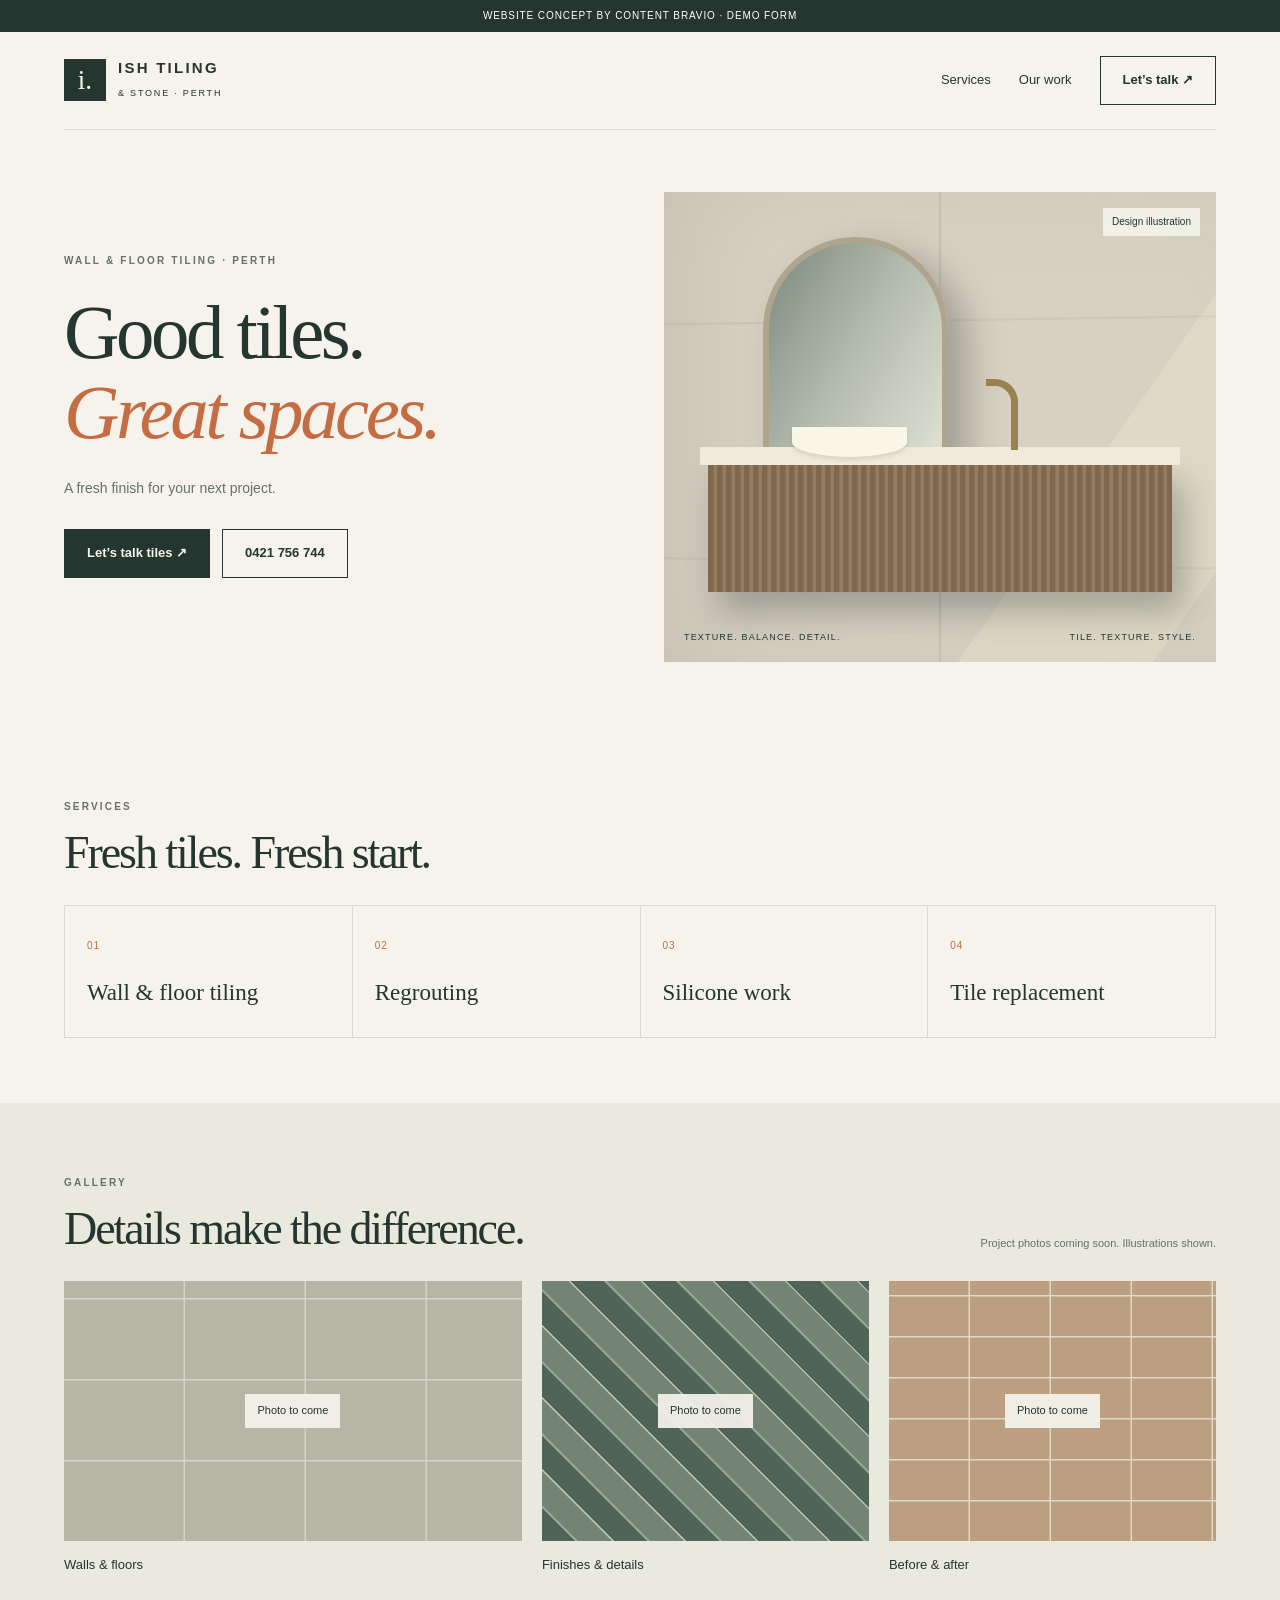
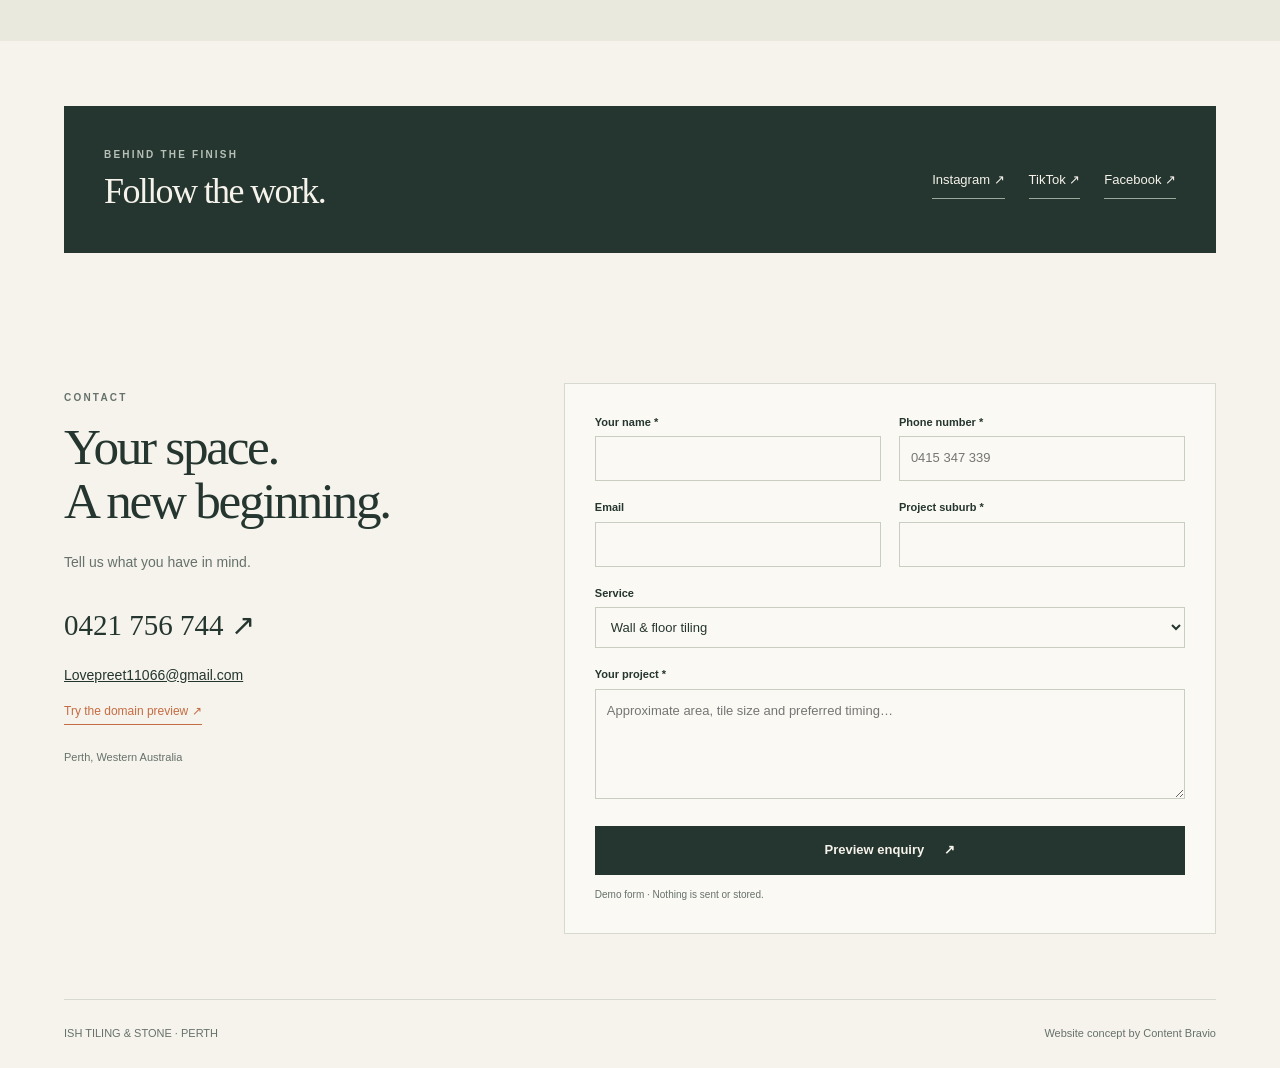
==== demos/ish-tiling/index.html @ 17911d02 "Add unlisted Ish Tiling demo with minimal copy and separate domain preview" ====
<!doctype html>
<html lang="en"><head><meta charset="utf-8"><meta name="viewport" content="width=device-width, initial-scale=1"><meta name="robots" content="noindex,nofollow"><meta name="theme-color" content="#25352f"><title>Ish Tiling & Stone — Website Concept</title><meta name="description" content="Ish Tiling &amp; Stone website concept, Perth."><link rel="stylesheet" href="site.css"></head><body class="">
<div class="preview">Website concept by Content Bravio · Demo form</div>
<div class="wrap"><header><a class="brand" href="./"><span class="mark">i.</span><span><strong>ISH TILING</strong><small>&amp; STONE · PERTH</small></span></a><nav aria-label="Main navigation"><a href="#services">Services</a><a href="#work">Our work</a><a class="pill" href="#quote">Let’s talk ↗</a></nav></header>
<main><section class="hero"><div><span class="eyebrow">Wall &amp; floor tiling · Perth</span><h1>Good tiles.<br><em>Great spaces.</em></h1><p class="lead">A fresh finish for your next project.</p><div class="actions"><a class="button" href="#quote">Let’s talk tiles ↗</a><a class="pill" href="#contact-options" data-contact-menu aria-haspopup="dialog" aria-controls="contact-options">0421 756 744</a></div></div><div class="scene" role="img" aria-label="Illustrative bathroom design with stone-coloured tiles, an arched mirror and a timber vanity. This is a concept illustration, not completed company work."><div class="tilewall"></div><div class="sun"></div><div class="arch"></div><div class="vanity"><div class="bench"></div><div class="basin"></div><div class="tap"></div></div><span class="scene-label">Design illustration</span><div class="scene-caption"><span>Texture. Balance. Detail.</span><span>Tile. Texture. Style.</span></div></div></section>
<section class="section" id="services"><div class="sectionhead"><div><span class="eyebrow">Services</span><h2>Fresh tiles. Fresh start.</h2></div></div><div class="services"><article class="service"><span class="num">01</span><h3>Wall &amp; floor tiling</h3></article><article class="service"><span class="num">02</span><h3>Regrouting</h3></article><article class="service"><span class="num">03</span><h3>Silicone work</h3></article><article class="service"><span class="num">04</span><h3>Tile replacement</h3></article></div></section></div>
<section class="section work" id="work"><div class="wrap"><div class="sectionhead"><div><span class="eyebrow">Gallery</span><h2>Details make the difference.</h2></div><p class="fine">Project photos coming soon. Illustrations shown.</p></div><div class="gallery"><figure class="project"><div class="swatch s1"><span>Photo to come</span></div><figcaption>Walls &amp; floors</figcaption></figure><figure class="project"><div class="swatch s2"><span>Photo to come</span></div><figcaption>Finishes &amp; details</figcaption></figure><figure class="project"><div class="swatch s3"><span>Photo to come</span></div><figcaption>Before &amp; after</figcaption></figure></div></div></section>
<div class="wrap"><section class="section"><div class="social"><div><span class="eyebrow">Behind the finish</span><h2>Follow the work.</h2></div><div class="social-links"><a href="https://www.instagram.com/ish_tilingandstone/" target="_blank" rel="noopener noreferrer">Instagram ↗</a><a href="https://www.tiktok.com/@ish.tiling.stone" target="_blank" rel="noopener noreferrer">TikTok ↗</a><a href="https://www.facebook.com/people/SO-Tile-Ish-Tiling/61567260330640/" target="_blank" rel="noopener noreferrer">Facebook ↗</a></div></div></section>
<section class="section quote" id="quote"><div><span class="eyebrow">Contact</span><h2>Your space.<br>A new beginning.</h2><p style="margin-top:24px">Tell us what you have in mind.</p><a class="phonebig" href="#contact-options" data-contact-menu aria-haspopup="dialog" aria-controls="contact-options">0421 756 744 ↗</a><div class="contact-email"><a href="mailto:Lovepreet11066@gmail.com">Lovepreet11066@gmail.com</a></div><a class="try-link" href="domain-preview.html">Try the domain preview ↗</a><p class="fine" style="margin-top:24px">Perth, Western Australia</p></div><form id="enquiry"><div class="fields"><div><label for="name">Your name *</label><input id="name" name="name" autocomplete="name" required maxlength="120"></div><div><label for="phone">Phone number *</label><input id="phone" name="phone" type="tel" autocomplete="tel" required maxlength="40" placeholder="0415 347 339"></div><div><label for="email">Email</label><input id="email" name="email" type="email" autocomplete="email" maxlength="254"></div><div><label for="suburb">Project suburb *</label><input id="suburb" name="suburb" required maxlength="100"></div><div class="full"><label for="service">Service</label><select id="service" name="service"><option>Wall &amp; floor tiling</option><option>Regrouting</option><option>Silicone work</option><option>Tile replacement</option><option>Waterproofing enquiry</option><option>Something else</option></select></div><div class="full"><label for="message">Your project *</label><textarea id="message" name="message" required maxlength="3000" placeholder="Approximate area, tile size and preferred timing…"></textarea></div></div><button class="button" type="submit">Preview enquiry <span>↗</span></button><p class="note">Demo form · Nothing is sent or stored.</p><div id="result" class="result" role="status" aria-live="polite"></div></form></section>
<footer><span>ISH TILING &amp; STONE · PERTH</span><span>Website concept by Content Bravio</span></footer></main></div><a class="mobilecall" href="#contact-options" data-contact-menu aria-haspopup="dialog" aria-controls="contact-options">Contact · 0421 756 744</a>
<dialog id="contact-options" class="contact-dialog" aria-labelledby="contact-title" aria-describedby="contact-description">
<button class="contact-close" type="button" aria-label="Close contact options" autofocus>×</button>
<h2 id="contact-title">Get in touch</h2>
<p id="contact-description">Choose how to contact Ish Tiling &amp; Stone.<br>0421 756 744</p>
<a class="contact-choice" href="tel:+61421756744">Call</a>
<a class="contact-choice" href="sms:+61421756744">Send an SMS</a>
<a class="contact-choice" href="https://wa.me/61421756744" target="_blank" rel="noopener noreferrer">Message on WhatsApp ↗</a>
<small>To call through WhatsApp, open the chat and tap its call button.</small>
</dialog><script src="site.js" defer></script></body></html>
---- demos/ish-tiling/site.css ----
:root{--ink:#25352f;--paper:#f5f3eb;--accent:#c56c43;--muted:#66716b;--line:#d7d9ce}*{box-sizing:border-box}html{scroll-behavior:smooth;scroll-padding-top:90px}body{margin:0;background:var(--paper);color:var(--ink);font-family:Arial,sans-serif;line-height:1.6}a{color:inherit}button,input,select,textarea{font:inherit}a:focus-visible,button:focus-visible,input:focus-visible,select:focus-visible,textarea:focus-visible{outline:3px solid var(--accent);outline-offset:4px}button{cursor:pointer}.preview{background:var(--ink);color:white;text-align:center;font-size:11px;letter-spacing:.12em;padding:8px 15px;text-transform:uppercase}.wrap{width:min(1200px,90%);margin:auto}header{display:flex;align-items:center;justify-content:space-between;gap:25px;padding:24px 0;border-bottom:1px solid var(--line)}.brand{text-decoration:none;display:flex;gap:12px;align-items:center}.mark{display:grid;place-items:center;width:42px;height:42px;background:var(--ink);color:var(--paper);font-family:Georgia,serif;font-size:27px}.brand strong{display:block;font-size:15px;letter-spacing:.15em;line-height:1.4}.brand small{letter-spacing:.2em;font-size:9px}nav{display:flex;align-items:center;gap:28px;font-size:13px}nav a{text-decoration:none}.pill,.button{display:inline-flex;align-items:center;justify-content:center;gap:20px;padding:13px 22px;border:1px solid var(--ink);text-decoration:none;font-size:13px;font-weight:bold;background:var(--ink);color:var(--paper)}.pill{background:none;color:var(--ink)}.hero{display:grid;grid-template-columns:1fr 1fr;gap:65px;align-items:center;padding:62px 0 65px}.eyebrow{font-size:10px;text-transform:uppercase;letter-spacing:.22em;font-weight:bold;color:var(--muted)}h1,h2,h3,p{margin-top:0}h1,h2{font-family:Georgia,serif;font-weight:normal;line-height:1.04;letter-spacing:-.045em}h1{font-size:clamp(52px,6vw,85px);margin:22px 0 24px}h1 em{font-weight:normal;color:var(--accent)}.lead{max-width:390px;color:var(--muted);font-size:15px}.actions{display:flex;flex-wrap:wrap;gap:12px;margin:30px 0}.subnote{font-size:11px;color:var(--muted)}.scene{position:relative;height:530px;overflow:hidden;background:#ded8c9;isolation:isolate}.tilewall{position:absolute;inset:0;background:linear-gradient(90deg,transparent 49.8%,#bdb8aa 50%,transparent 50.2%),repeating-linear-gradient(0deg,#d7d1c2 0 110px,#c1bdaf 111px,#d7d1c2 112px 221px);transform:perspective(900px) rotateY(-7deg) scale(1.1);box-shadow:inset 50px 0 100px #8d8e8033}.arch{position:absolute;width:185px;height:260px;left:18%;top:45px;border-radius:100px 100px 0 0;background:linear-gradient(120deg,#7d8a7e,#b6beb0 50%,#e4e6d8);border:6px solid #afa58e;box-shadow:20px 15px 35px #5556}.sun{position:absolute;width:160px;height:750px;background:#fff7d535;transform:rotate(35deg);right:-70px;top:-120px}.vanity{position:absolute;bottom:70px;left:8%;width:84%;height:130px;background:repeating-linear-gradient(90deg,#7f684e 0 5px,#967d5f 6px 9px);box-shadow:12px 20px 32px #303a3b55}.bench{position:absolute;top:-15px;left:-8px;width:calc(100% + 16px);height:18px;background:#f1eadb}.basin{position:absolute;width:115px;height:30px;background:#f9f6e8;border-radius:0 0 50% 50%;top:-35px;left:18%;box-shadow:0 3px 4px #7773}.tap{position:absolute;left:60%;top:-83px;width:32px;height:71px;border:7px solid #9a8152;border-bottom:0;border-left:0;border-radius:0 23px 0 0}.scene-caption{position:absolute;bottom:17px;left:20px;right:20px;display:flex;justify-content:space-between;font-size:9px;letter-spacing:.13em;text-transform:uppercase}.scene-label{position:absolute;right:16px;top:16px;background:#f5f3ebe8;font-size:10px;padding:6px 9px}.strip{display:flex;justify-content:space-between;gap:20px;flex-wrap:wrap;padding:22px 0;border-top:1px solid var(--line);border-bottom:1px solid var(--line);font-size:11px;text-transform:uppercase;letter-spacing:.12em}.section{padding:85px 0}.sectionhead{display:flex;justify-content:space-between;gap:40px;align-items:end;margin-bottom:35px}h2{font-size:clamp(38px,4vw,56px);margin:12px 0 0}.sectionhead p{max-width:330px;color:var(--muted);font-size:13px;margin:0}.services{display:grid;grid-template-columns:repeat(3,1fr);gap:0;border-top:1px solid var(--line);border-left:1px solid var(--line)}.service{padding:30px;border-right:1px solid var(--line);border-bottom:1px solid var(--line)}.num{font-size:10px;color:var(--accent);letter-spacing:.1em}.service h3{font-family:Georgia,serif;font-size:24px;font-weight:normal;margin:24px 0 10px}.service p{font-size:13px;color:var(--muted);margin-bottom:0}.work{background:#e9e9de}.gallery{display:grid;grid-template-columns:1.4fr 1fr 1fr;gap:20px}.project{margin:0}.swatch{height:260px;display:grid;place-items:center;position:relative;overflow:hidden}.swatch span{background:#f5f3ebee;padding:8px 12px;font-size:11px}.s1{background:repeating-linear-gradient(0deg,transparent 0 79px,#d7d4c7 80px 81px),repeating-linear-gradient(90deg,#b7b5a6 0 119px,#d7d4c7 120px 121px)}.s2{background:repeating-linear-gradient(45deg,#506457 0 23px,#9aab99 24px 25px,#738572 26px 49px,#b5c1ae 50px 51px)}.s3{background:repeating-linear-gradient(0deg,transparent 0 39px,#ded9c9 40px 41px),repeating-linear-gradient(90deg,#bb9f80 0 79px,#ded9c9 80px 81px)}figcaption{font-size:13px;margin-top:14px}figcaption small{display:block;color:var(--muted);font-size:11px}.process{display:grid;grid-template-columns:1fr 1fr;gap:90px}.steps{border-top:1px solid var(--line)}.step{display:grid;grid-template-columns:40px 1fr;gap:20px;padding:23px 0;border-bottom:1px solid var(--line)}.step h3{font-size:15px;margin:0 0 5px}.step p{font-size:13px;color:var(--muted);margin:0}.social{background:var(--ink);color:var(--paper);padding:50px;display:flex;justify-content:space-between;align-items:center;gap:30px}.social h2{font-size:40px}.social .eyebrow{color:#b7c1b8}.social a{display:block;margin-top:16px;text-decoration:none;border-bottom:1px solid #9ca99f;padding-bottom:7px;font-size:14px}.social small{color:#bdc7bd;font-size:11px}.quote{display:grid;grid-template-columns:.8fr 1.2fr;gap:100px}.quote p{color:var(--muted);font-size:14px}.phonebig{font-family:Georgia,serif;font-size:30px;display:inline-block;text-decoration:none;margin:15px 0}form{border:1px solid var(--line);padding:30px;background:#faf9f3}.fields{display:grid;grid-template-columns:1fr 1fr;gap:18px}.full{grid-column:1/-1}label{font-size:11px;display:block;margin-bottom:5px;font-weight:bold}input,select,textarea{width:100%;border:1px solid #c9cec3;background:transparent;padding:11px;color:var(--ink);border-radius:0;font-size:13px}textarea{min-height:110px;resize:vertical}form .button{width:100%;margin-top:20px}form p.note{font-size:10px;margin:12px 0 0}.result{padding:14px;border:1px solid var(--line);margin-top:16px;font-size:13px}.result:empty{display:none}footer{border-top:1px solid var(--line);padding:25px 0;display:flex;justify-content:space-between;font-size:11px;color:var(--muted)}.draftnotes{padding:20px;margin:0 0 30px;border:1px dashed #9aa795;font-size:12px;color:var(--muted)}.draftnotes summary{cursor:pointer;font-weight:bold;color:var(--ink)}.draftnotes li{margin:7px 0}.mobilecall{display:none}@media(max-width:800px){nav a:not(.pill){display:none}.hero{gap:30px;padding:35px 0;grid-template-columns:1fr}.hero h1{max-width:500px}.scene{height:400px}.services{grid-template-columns:1fr 1fr}.gallery{grid-template-columns:1fr}.swatch{height:240px}.process,.quote{grid-template-columns:1fr;gap:35px}.section{padding:55px 0}.sectionhead{align-items:start;flex-direction:column;gap:20px}.social{padding:30px;align-items:start;flex-direction:column}footer{padding-bottom:85px;gap:15px;flex-wrap:wrap}.mobilecall{position:fixed;display:block;bottom:0;left:0;right:0;background:var(--ink);color:white;text-align:center;padding:14px;z-index:4;text-decoration:none}.strip{font-size:9px}.fields{grid-template-columns:1fr}.full{grid-column:auto}}@media(prefers-reduced-motion:reduce){html{scroll-behavior:auto}}

.contact-dialog{width:min(420px,calc(100% - 32px));padding:28px;border:1px solid var(--line);background:var(--paper);color:var(--ink)}.contact-dialog::backdrop{background:rgba(20,35,28,.6)}.contact-dialog h2{font-size:32px;margin:0 35px 10px 0}.contact-dialog p{font-size:14px;color:var(--muted)}.contact-dialog .contact-choice{display:block;padding:14px 16px;margin:10px 0;border:1px solid var(--line);text-decoration:none;font-weight:bold}.contact-choice:hover{background:#e9e9de}.contact-close{position:absolute;right:12px;top:10px;border:0;background:transparent;font-size:26px;color:var(--ink);padding:4px 10px}.contact-dialog small{display:block;color:var(--muted);font-size:12px;margin-top:16px}


.preview{font-size:10px;letter-spacing:.09em}.hero{gap:48px}h1{font-size:clamp(52px,6vw,82px)}.hero .lead{font-size:14px}.scene{height:470px}.section{padding:65px 0}.sectionhead{margin-bottom:28px}.sectionhead h2{font-size:46px}.services{grid-template-columns:repeat(4,1fr)}.service{padding:25px 22px}.service h3{font-size:23px;margin:18px 0 0}.social{padding:34px 40px}.social h2{font-size:36px;margin:8px 0}.social a{font-size:13px;margin-top:10px}.social-links{display:flex;gap:24px;flex-wrap:wrap}.quote{gap:65px}.phonebig{font-size:29px}.contact-email{font-size:14px;overflow-wrap:anywhere}.try-link{margin-top:16px;font-size:12px;color:var(--accent);text-decoration:none;display:inline-block;border-bottom:1px solid currentColor;padding-bottom:3px}.fine{font-size:11px!important;color:var(--muted)}footer{gap:16px}.address-preview{padding:12px 20px;background:white;border-bottom:1px solid #dbe5f2;display:flex;gap:16px;justify-content:space-between;align-items:center;font-size:12px;flex-wrap:wrap}.address-preview a{color:#2557a7}.browser-url{background:#f0f5fc;border:1px solid #dce6f5;border-radius:6px;padding:8px 20px;font-size:13px;overflow-wrap:anywhere}.preview-intro{text-align:center;padding:30px 20px 10px}.preview-intro h2{font-size:31px;margin:0 0 10px}.preview-intro p{font-size:12px;color:var(--muted);margin:0}.bright{--ink:#183d64;--paper:#fffefa;--accent:#1978d5;--muted:#61758b;--line:#dbe5ec;background:var(--paper)}.bright .hero{padding-top:40px}.bright .work{background:#eff7ff}.bright .social{background:#e7f3ff;color:var(--ink)}.bright .social .eyebrow{color:#47769f}.bright .social a{border-color:#95b9da}.bright .scene{filter:brightness(1.12)}.bright .pill{background:white}.bright form{background:white}.domain-notice{font-size:11px;color:var(--muted);border-top:1px solid var(--line);padding:18px 0;margin:0}.preview-email{font-weight:bold;color:var(--accent)}@media(max-width:800px){.services{grid-template-columns:1fr 1fr}.scene{height:350px}.social{padding:28px}.social-links{gap:20px}.quote{gap:30px}.section{padding:45px 0}.sectionhead h2{font-size:38px}.hero{gap:25px}.address-preview{justify-content:center}.browser-url{font-size:12px;max-width:100%}.preview-intro{padding-top:24px}.preview-intro h2{font-size:27px}}@media(max-width:420px){.service{padding:20px 15px}.service h3{font-size:20px}.phonebig{font-size:27px}}
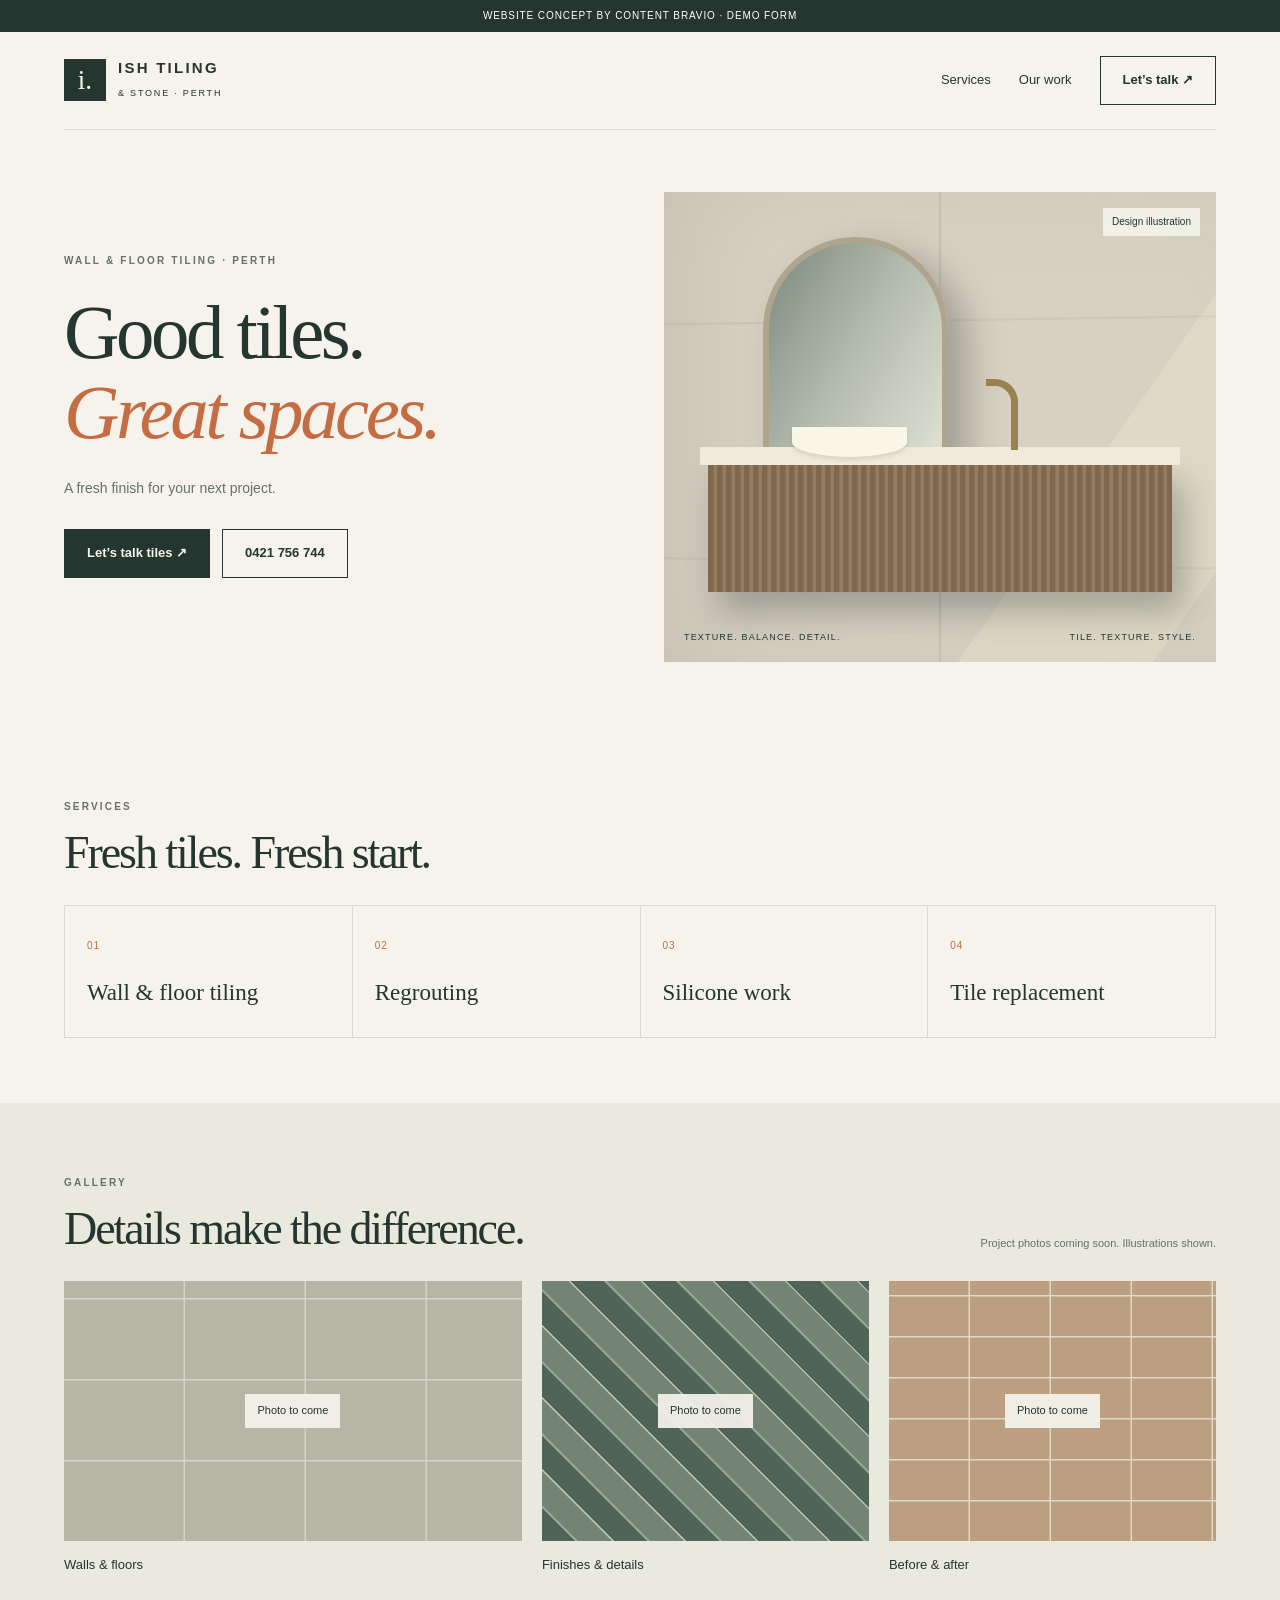
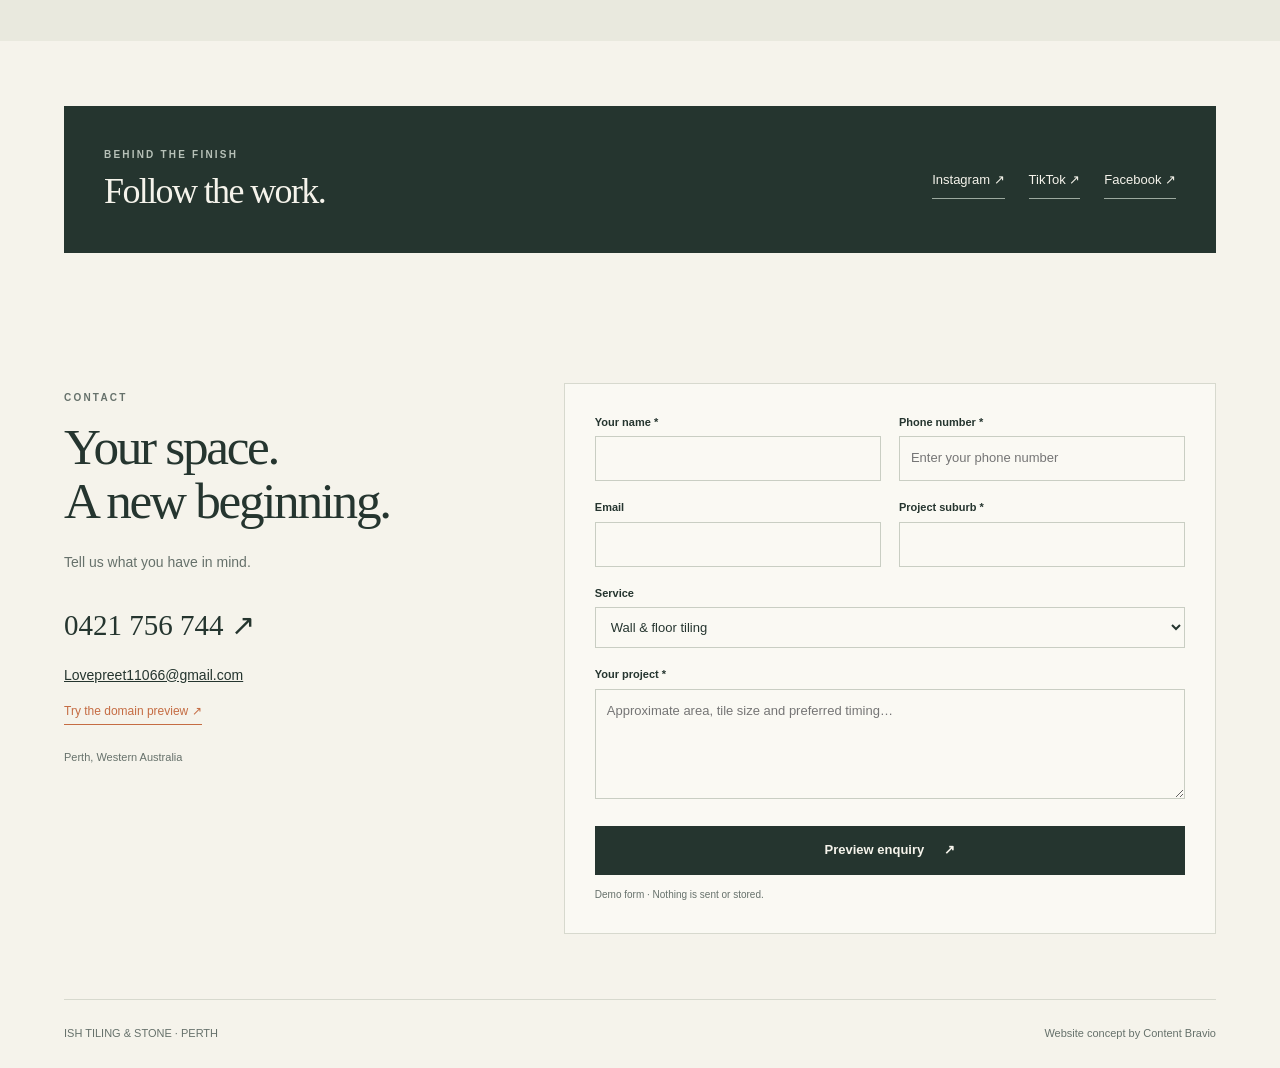
==== commit ecee3f7d: "Remove personal phone number from demo form placeholders" ====
--- a/demos/ish-tiling/index.html
+++ b/demos/ish-tiling/index.html
@@ -6,7 +6,7 @@
 <section class="section" id="services"><div class="sectionhead"><div><span class="eyebrow">Services</span><h2>Fresh tiles. Fresh start.</h2></div></div><div class="services"><article class="service"><span class="num">01</span><h3>Wall &amp; floor tiling</h3></article><article class="service"><span class="num">02</span><h3>Regrouting</h3></article><article class="service"><span class="num">03</span><h3>Silicone work</h3></article><article class="service"><span class="num">04</span><h3>Tile replacement</h3></article></div></section></div>
 <section class="section work" id="work"><div class="wrap"><div class="sectionhead"><div><span class="eyebrow">Gallery</span><h2>Details make the difference.</h2></div><p class="fine">Project photos coming soon. Illustrations shown.</p></div><div class="gallery"><figure class="project"><div class="swatch s1"><span>Photo to come</span></div><figcaption>Walls &amp; floors</figcaption></figure><figure class="project"><div class="swatch s2"><span>Photo to come</span></div><figcaption>Finishes &amp; details</figcaption></figure><figure class="project"><div class="swatch s3"><span>Photo to come</span></div><figcaption>Before &amp; after</figcaption></figure></div></div></section>
 <div class="wrap"><section class="section"><div class="social"><div><span class="eyebrow">Behind the finish</span><h2>Follow the work.</h2></div><div class="social-links"><a href="https://www.instagram.com/ish_tilingandstone/" target="_blank" rel="noopener noreferrer">Instagram ↗</a><a href="https://www.tiktok.com/@ish.tiling.stone" target="_blank" rel="noopener noreferrer">TikTok ↗</a><a href="https://www.facebook.com/people/SO-Tile-Ish-Tiling/61567260330640/" target="_blank" rel="noopener noreferrer">Facebook ↗</a></div></div></section>
-<section class="section quote" id="quote"><div><span class="eyebrow">Contact</span><h2>Your space.<br>A new beginning.</h2><p style="margin-top:24px">Tell us what you have in mind.</p><a class="phonebig" href="#contact-options" data-contact-menu aria-haspopup="dialog" aria-controls="contact-options">0421 756 744 ↗</a><div class="contact-email"><a href="mailto:Lovepreet11066@gmail.com">Lovepreet11066@gmail.com</a></div><a class="try-link" href="domain-preview.html">Try the domain preview ↗</a><p class="fine" style="margin-top:24px">Perth, Western Australia</p></div><form id="enquiry"><div class="fields"><div><label for="name">Your name *</label><input id="name" name="name" autocomplete="name" required maxlength="120"></div><div><label for="phone">Phone number *</label><input id="phone" name="phone" type="tel" autocomplete="tel" required maxlength="40" placeholder="0415 347 339"></div><div><label for="email">Email</label><input id="email" name="email" type="email" autocomplete="email" maxlength="254"></div><div><label for="suburb">Project suburb *</label><input id="suburb" name="suburb" required maxlength="100"></div><div class="full"><label for="service">Service</label><select id="service" name="service"><option>Wall &amp; floor tiling</option><option>Regrouting</option><option>Silicone work</option><option>Tile replacement</option><option>Waterproofing enquiry</option><option>Something else</option></select></div><div class="full"><label for="message">Your project *</label><textarea id="message" name="message" required maxlength="3000" placeholder="Approximate area, tile size and preferred timing…"></textarea></div></div><button class="button" type="submit">Preview enquiry <span>↗</span></button><p class="note">Demo form · Nothing is sent or stored.</p><div id="result" class="result" role="status" aria-live="polite"></div></form></section>
+<section class="section quote" id="quote"><div><span class="eyebrow">Contact</span><h2>Your space.<br>A new beginning.</h2><p style="margin-top:24px">Tell us what you have in mind.</p><a class="phonebig" href="#contact-options" data-contact-menu aria-haspopup="dialog" aria-controls="contact-options">0421 756 744 ↗</a><div class="contact-email"><a href="mailto:Lovepreet11066@gmail.com">Lovepreet11066@gmail.com</a></div><a class="try-link" href="domain-preview.html">Try the domain preview ↗</a><p class="fine" style="margin-top:24px">Perth, Western Australia</p></div><form id="enquiry"><div class="fields"><div><label for="name">Your name *</label><input id="name" name="name" autocomplete="name" required maxlength="120"></div><div><label for="phone">Phone number *</label><input id="phone" name="phone" type="tel" autocomplete="tel" required maxlength="40" placeholder="Enter your phone number"></div><div><label for="email">Email</label><input id="email" name="email" type="email" autocomplete="email" maxlength="254"></div><div><label for="suburb">Project suburb *</label><input id="suburb" name="suburb" required maxlength="100"></div><div class="full"><label for="service">Service</label><select id="service" name="service"><option>Wall &amp; floor tiling</option><option>Regrouting</option><option>Silicone work</option><option>Tile replacement</option><option>Waterproofing enquiry</option><option>Something else</option></select></div><div class="full"><label for="message">Your project *</label><textarea id="message" name="message" required maxlength="3000" placeholder="Approximate area, tile size and preferred timing…"></textarea></div></div><button class="button" type="submit">Preview enquiry <span>↗</span></button><p class="note">Demo form · Nothing is sent or stored.</p><div id="result" class="result" role="status" aria-live="polite"></div></form></section>
 <footer><span>ISH TILING &amp; STONE · PERTH</span><span>Website concept by Content Bravio</span></footer></main></div><a class="mobilecall" href="#contact-options" data-contact-menu aria-haspopup="dialog" aria-controls="contact-options">Contact · 0421 756 744</a>
 <dialog id="contact-options" class="contact-dialog" aria-labelledby="contact-title" aria-describedby="contact-description">
 <button class="contact-close" type="button" aria-label="Close contact options" autofocus>×</button>
